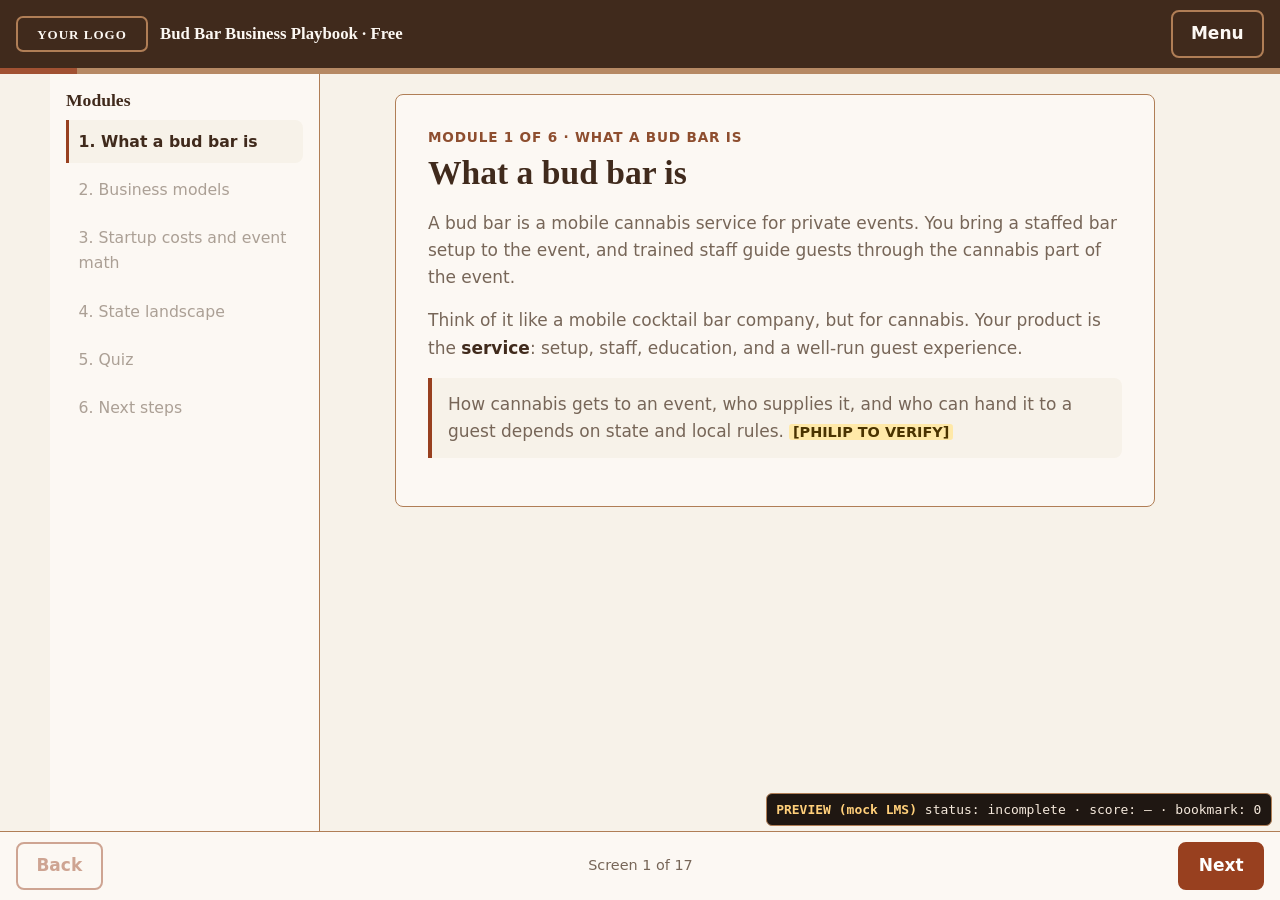
==== bud-bar-playbook/bud-bar-free/index.html @ 3ae1d4de "Add Bud Bar Business Playbook SCORM 1.2 test course Two SCORM 1.2 packages (free course + paid sampl" ====
<!doctype html>
<html lang="en">
<head>
<meta charset="utf-8">
<meta name="viewport" content="width=device-width, initial-scale=1">
<title>Bud Bar Business Playbook: Is a Bud Bar Business Right for You?</title>
<link rel="stylesheet" href="brand/brand.css">
<link rel="stylesheet" href="engine/player.css">
</head>
<body>
<a class="skip-link" href="#screen">Skip to course content</a>
<header class="topbar">
  <div class="brand">
    <img class="logo" src="brand/logo.svg" alt="">
    <span class="course-title">Bud Bar Business Playbook · Free</span>
  </div>
  <button type="button" id="menu-btn" class="btn btn-on-dark" aria-expanded="false" aria-controls="menu">Menu</button>
</header>
<div class="progress" id="progress" role="progressbar" aria-label="Course progress" aria-valuemin="1" aria-valuemax="1" aria-valuenow="1">
  <div class="progress-bar" id="progress-bar"></div>
</div>
<div class="layout">
  <nav id="menu" class="menu" aria-label="Course modules" hidden>
    <h2 class="menu-h">Modules</h2>
    <ol id="menu-list"></ol>
  </nav>
  <main id="main">
    <div id="banner" class="banner" role="status" hidden></div>
    <article id="screen" class="screen" tabindex="-1" aria-labelledby="screen-title"></article>
  </main>
</div>
<footer class="navbar">
  <button type="button" id="prev" class="btn btn-secondary">Back</button>
  <span class="nav-mid"><span id="counter"></span><span id="next-hint" class="next-hint"></span></span>
  <button type="button" id="next" class="btn btn-primary" aria-describedby="next-hint">Next</button>
</footer>
<noscript><p class="noscript">This course needs JavaScript turned on.</p></noscript>
<script src="course-data.js"></script>
<script src="engine/scorm-api.js"></script>
<script src="engine/debug-panel.js"></script>
<script src="engine/player.js"></script>
</body>
</html>
---- bud-bar-playbook/bud-bar-free/brand/brand.css ----
/* =====================================================================
   BRAND FILE — the only file you need to edit to change colors, fonts,
   or the logo. After editing, run `python build.py` to rebuild the zips.
   ===================================================================== */

/* ---- Bundled fonts (no external CDN). Files live in brand/fonts/ ---- */
@font-face {
  font-family: "Playfair Display";
  src: url("fonts/playfair-display-latin-600-normal.woff2") format("woff2");
  font-weight: 600; font-style: normal; font-display: swap;
}
@font-face {
  font-family: "Playfair Display";
  src: url("fonts/playfair-display-latin-700-normal.woff2") format("woff2");
  font-weight: 700; font-style: normal; font-display: swap;
}
@font-face {
  font-family: "Source Sans 3";
  src: url("fonts/source-sans-3-latin-400-normal.woff2") format("woff2");
  font-weight: 400; font-style: normal; font-display: swap;
}
@font-face {
  font-family: "Source Sans 3";
  src: url("fonts/source-sans-3-latin-600-normal.woff2") format("woff2");
  font-weight: 600; font-style: normal; font-display: swap;
}
@font-face {
  font-family: "Source Sans 3";
  src: url("fonts/source-sans-3-latin-700-normal.woff2") format("woff2");
  font-weight: 700; font-style: normal; font-display: swap;
}

:root {
  /* ---- CashoM palette ---- */
  --bg: #F7F2E9;              /* page background */
  --surface: #FCF8F3;         /* cards, panels */
  --text-heading: #402A1C;    /* headlines, top bar */
  --text-body: #776658;       /* body copy (4.9:1 on --bg, passes WCAG AA) */
  --accent: #98401F;          /* buttons, links, progress (white text 6.8:1) */
  --brand-copper: #8E4E2F;    /* hover states, secondary accents */
  --border-rosegold: #B07E56; /* borders, dividers, input outlines */

  /* ---- Supporting colors (derived; change if you like) ---- */
  --on-accent: #FFFFFF;       /* text on --accent buttons */
  --on-heading: #FCF8F3;      /* text on the dark top bar */
  --focus: #98401F;           /* keyboard focus ring */
  --success: #2F6B3F;         /* correct answers */
  --error: #9B2C2C;           /* incorrect answers */
  --verify-bg: #FFE9A8;       /* [PHILIP TO VERIFY] highlight */
  --verify-text: #4A3300;

  /* ---- Fonts ---- */
  --font-display: "Playfair Display", Georgia, "Times New Roman", serif;
  --font-body: "Source Sans 3", "Segoe UI", system-ui, -apple-system, Arial, sans-serif;

  /* ---- Shape ---- */
  --radius: 8px;
}

/* ---- Logo ----
   Replace brand/logo.svg with your own logo (keep the file name logo.svg,
   or use logo.png and update "logo_file" in each course.json under content).
   The logo sits on the dark --text-heading top bar, so use a light version. */
---- bud-bar-playbook/bud-bar-free/engine/player.css ----
/* Course player layout. Colors and fonts come from brand/brand.css. */
*, *::before, *::after { box-sizing: border-box; }
html { -webkit-text-size-adjust: 100%; }
body {
  margin: 0; min-height: 100vh; display: flex; flex-direction: column;
  background: var(--bg); color: var(--text-body);
  font-family: var(--font-body); font-size: 1.0625rem; line-height: 1.6;
}
h1, h2, h3 { font-family: var(--font-display); color: var(--text-heading); line-height: 1.25; }
h1 { font-size: clamp(1.6rem, 4vw, 2.1rem); margin: .2rem 0 1rem; font-weight: 700; }
h2 { font-size: 1.3rem; margin: 1.5rem 0 .5rem; font-weight: 600; }
p, ul, ol { margin: 0 0 1rem; }
li { margin-bottom: .35rem; }
strong { color: var(--text-heading); }
a { color: var(--accent); text-underline-offset: 2px; }
a:hover { color: var(--brand-copper); }
:focus-visible { outline: 3px solid var(--focus); outline-offset: 2px; box-shadow: 0 0 0 5px var(--surface); }
h1:focus { outline: none; }
h1:focus-visible { outline: 3px solid var(--focus); }

.skip-link { position: absolute; left: -9999px; top: .5rem; z-index: 100; background: var(--surface); color: var(--text-heading); padding: .5rem 1rem; }
.skip-link:focus { left: .5rem; }

/* Top bar */
.topbar { background: var(--text-heading); color: var(--on-heading); display: flex; align-items: center; justify-content: space-between; gap: 1rem; padding: .6rem 1rem; }
.brand { display: flex; align-items: center; gap: .75rem; min-width: 0; }
.logo { height: 36px; width: auto; flex: none; }
.course-title { font-family: var(--font-display); font-weight: 600; font-size: 1.05rem; white-space: nowrap; overflow: hidden; text-overflow: ellipsis; }
.progress { height: 6px; background: var(--border-rosegold); opacity: .9; }
.progress-bar { height: 100%; width: 0; background: var(--accent); transition: width .25s; }

/* Layout */
.layout { flex: 1; display: flex; width: 100%; max-width: 1180px; margin: 0 auto; }
.menu { width: 270px; flex: none; padding: 1rem; background: var(--surface); border-right: 1px solid var(--border-rosegold); }
.menu[hidden] { display: none; }
.menu-h { margin-top: 0; font-size: 1.1rem; }
.menu ol { list-style: none; margin: 0; padding: 0; }
.menu-item { display: block; width: 100%; text-align: left; font: inherit; font-size: .98rem; color: var(--text-heading); background: none; border: 0; border-left: 3px solid transparent; padding: .55rem .6rem; cursor: pointer; border-radius: 0 var(--radius) var(--radius) 0; }
.menu-item:hover:not(:disabled) { background: var(--bg); }
.menu-item[aria-current] { border-left-color: var(--accent); font-weight: 700; background: var(--bg); }
.menu-item:disabled { color: var(--text-body); opacity: .6; cursor: not-allowed; }
main { flex: 1; min-width: 0; padding: 1.25rem 1rem 7rem; }
.screen { overflow-wrap: anywhere; max-width: 760px; margin: 0 auto; background: var(--surface); border: 1px solid var(--border-rosegold); border-radius: var(--radius); padding: clamp(1.1rem, 4vw, 2rem); }
.screen:focus { outline: none; }
.eyebrow { font-size: .85rem; text-transform: uppercase; letter-spacing: .06em; color: var(--brand-copper); font-weight: 600; margin: 0; }
.banner { max-width: 760px; margin: 0 auto 1rem; background: var(--surface); border: 1px solid var(--accent); border-radius: var(--radius); padding: .75rem 1rem; display: flex; flex-wrap: wrap; gap: .75rem; align-items: center; justify-content: space-between; }
.banner p { margin: 0; color: var(--text-heading); }
.banner[hidden] { display: none; }
.version { margin-top: 2rem; padding-top: 1rem; border-top: 1px solid var(--border-rosegold); font-size: .85rem; }

@media (max-width: 480px) { .logo { height: 28px; } .topbar { gap: .6rem; padding: .5rem .75rem; } .course-title { font-size: .95rem; } }
@media (max-width: 899px) {
  .menu { position: fixed; z-index: 60; top: 0; left: 0; bottom: 0; width: min(85vw, 320px); overflow-y: auto; box-shadow: 4px 0 24px rgba(64, 42, 28, .25); }
  body.menu-open::after { content: ""; position: fixed; inset: 0; background: rgba(64, 42, 28, .35); z-index: 50; }
}

/* Bottom navigation */
.navbar { position: sticky; bottom: 0; z-index: 40; display: flex; align-items: center; justify-content: space-between; gap: .5rem; padding: .6rem 1rem; background: var(--surface); border-top: 1px solid var(--border-rosegold); }
.nav-mid { display: flex; flex-direction: column; align-items: center; text-align: center; font-size: .9rem; }
.next-hint { font-size: .8rem; color: var(--brand-copper); }
.next-hint:empty { display: none; }

/* Buttons */
.btn { font: inherit; font-weight: 600; min-height: 44px; padding: .55rem 1.15rem; border-radius: var(--radius); border: 2px solid var(--accent); cursor: pointer; text-decoration: none; display: inline-flex; align-items: center; justify-content: center; }
.btn-primary { background: var(--accent); color: var(--on-accent); }
.btn-primary:hover:not(:disabled) { background: var(--brand-copper); border-color: var(--brand-copper); color: var(--on-accent); }
.btn-secondary { background: transparent; color: var(--accent); }
.btn-secondary:hover:not(:disabled) { background: var(--bg); }
.btn-on-dark { background: transparent; color: var(--on-heading); border-color: var(--border-rosegold); }
.btn-on-dark:focus-visible { outline-color: var(--on-heading); box-shadow: none; }
.btn:disabled { opacity: .45; cursor: not-allowed; }
.btn[hidden] { display: none; }
.btn-small { min-height: 40px; padding: .4rem .9rem; font-size: .95rem; }

/* Content pieces */
mark.verify { background: var(--verify-bg); color: var(--verify-text); font-weight: 700; font-size: .85em; padding: 0 .25em; border-radius: 3px; -webkit-box-decoration-break: clone; box-decoration-break: clone; }
.callout { border-left: 4px solid var(--accent); background: var(--bg); padding: .8rem 1rem; margin: 1rem 0; border-radius: 0 var(--radius) var(--radius) 0; }
.callout p:last-child { margin-bottom: 0; }
.table-wrap { overflow-x: auto; margin: 0 0 1rem; -webkit-overflow-scrolling: touch; }
table { border-collapse: collapse; width: 100%; font-size: .97rem; }
th, td { border: 1px solid var(--border-rosegold); padding: .5rem .65rem; text-align: left; vertical-align: top; }
thead th { background: var(--bg); color: var(--text-heading); }
tbody th { color: var(--text-heading); font-weight: 600; }
.download { margin: .5rem 0 1rem; }
.sr-only { position: absolute; width: 1px; height: 1px; overflow: hidden; clip: rect(0 0 0 0); white-space: nowrap; }

/* Quiz */
.quiz fieldset.q { border: 1px solid var(--border-rosegold); border-radius: var(--radius); padding: .9rem 1rem 1rem; margin: 0 0 1rem; }
.quiz legend { font-weight: 600; color: var(--text-heading); padding: 0 .3rem; }
.qnum { display: block; font-size: .8rem; text-transform: uppercase; letter-spacing: .05em; color: var(--brand-copper); }
.opt { display: flex; gap: .65rem; align-items: flex-start; padding: .5rem .55rem; border-radius: var(--radius); cursor: pointer; }
.opt:hover { background: var(--bg); }
.opt input { margin-top: .3rem; width: 1.15rem; height: 1.15rem; accent-color: var(--accent); flex: none; }
.q.is-correct { border-color: var(--success); border-width: 2px; }
.q.is-wrong { border-color: var(--error); border-width: 2px; }
.feedback { margin: .6rem 0 0; }
.is-correct .feedback strong { color: var(--success); }
.is-wrong .feedback strong { color: var(--error); }
.quiz-actions { display: flex; gap: .75rem; flex-wrap: wrap; }
.quiz-result { margin-top: 1rem; font-weight: 600; }
.quiz-result:empty { display: none; }
.quiz-result.good { color: var(--success); }
.quiz-result.bad { color: var(--error); }
.quiz-result:focus { outline: none; }

/* Calculator */
.calc-note { background: var(--verify-bg); color: var(--verify-text); padding: .6rem .8rem; border-radius: var(--radius); font-size: .95rem; }
.calc-set { border: 1px solid var(--border-rosegold); border-radius: var(--radius); padding: .8rem 1rem 1rem; margin: 0 0 1rem; }
.calc-set legend { font-family: var(--font-display); font-weight: 600; color: var(--text-heading); padding: 0 .3rem; }
.calc-grid { display: grid; grid-template-columns: repeat(auto-fit, minmax(200px, 1fr)); gap: .8rem 1rem; }
.calc-field label { display: block; font-size: .92rem; color: var(--text-heading); margin-bottom: .2rem; }
.calc-input { position: relative; }
.calc-input input { width: 100%; font: inherit; color: var(--text-heading); background: #fff; border: 1px solid var(--border-rosegold); border-radius: var(--radius); padding: .45rem .6rem; min-height: 44px; }
.calc-input.money input { padding-left: 1.5rem; }
.calc-input.money::before { content: "$"; position: absolute; left: .6rem; top: 50%; transform: translateY(-50%); color: var(--text-body); }
.calc-table td { text-align: right; white-space: nowrap; }
.calc-table caption { text-align: left; font-family: var(--font-display); font-weight: 600; color: var(--text-heading); margin-bottom: .3rem; }
.calc-table tr.total th, .calc-table tr.total td { font-weight: 700; color: var(--text-heading); background: var(--bg); font-size: 1.05rem; }
.calc-out { margin-bottom: 1rem; }

/* Debug panel (preview mode only) */
.debug { position: fixed; right: .5rem; bottom: 4.6rem; z-index: 70; max-width: min(560px, calc(100vw - 1rem)); font: 13px/1.4 ui-monospace, SFMono-Regular, Menlo, Consolas, monospace; }
.debug-toggle { display: block; width: 100%; text-align: left; background: #1f1712; color: #f5e9dc; border: 1px solid var(--border-rosegold); border-radius: 6px; padding: .4rem .6rem; font: inherit; cursor: pointer; }
.debug-mode { color: #ffcf7a; font-weight: 700; }
.debug-body { background: #1f1712; color: #f5e9dc; border: 1px solid var(--border-rosegold); border-radius: 6px; margin-top: .25rem; padding: .6rem; max-height: 55vh; overflow: auto; }
.debug-body[hidden] { display: none; }
.debug-note { margin: 0 0 .5rem; }
.debug-values { font-size: 12px; margin-bottom: .5rem; }
.debug-values caption { text-align: left; color: #ffcf7a; }
.debug-values th, .debug-values td { border-color: #5a463a; padding: .2rem .4rem; color: #f5e9dc; word-break: break-all; }
.debug-actions { display: flex; gap: .4rem; flex-wrap: wrap; margin-bottom: .5rem; }
.debug-actions button { font: inherit; background: #3a2c23; color: #f5e9dc; border: 1px solid #8a6a52; border-radius: 4px; padding: .3rem .5rem; cursor: pointer; }
.debug-h { font: inherit; color: #ffcf7a; margin: .5rem 0 .25rem; }
.debug-log { margin: 0; padding-left: 2.2rem; word-break: break-all; }
.debug-log li { margin: 0 0 .15rem; }
.debug-err { color: #ff9b8a; }
.noscript { padding: 1rem; }

@media (prefers-reduced-motion: reduce) { .progress-bar { transition: none; } }
@media print { .topbar, .navbar, .menu, .debug, .progress { display: none !important; } .screen { border: 0; } }
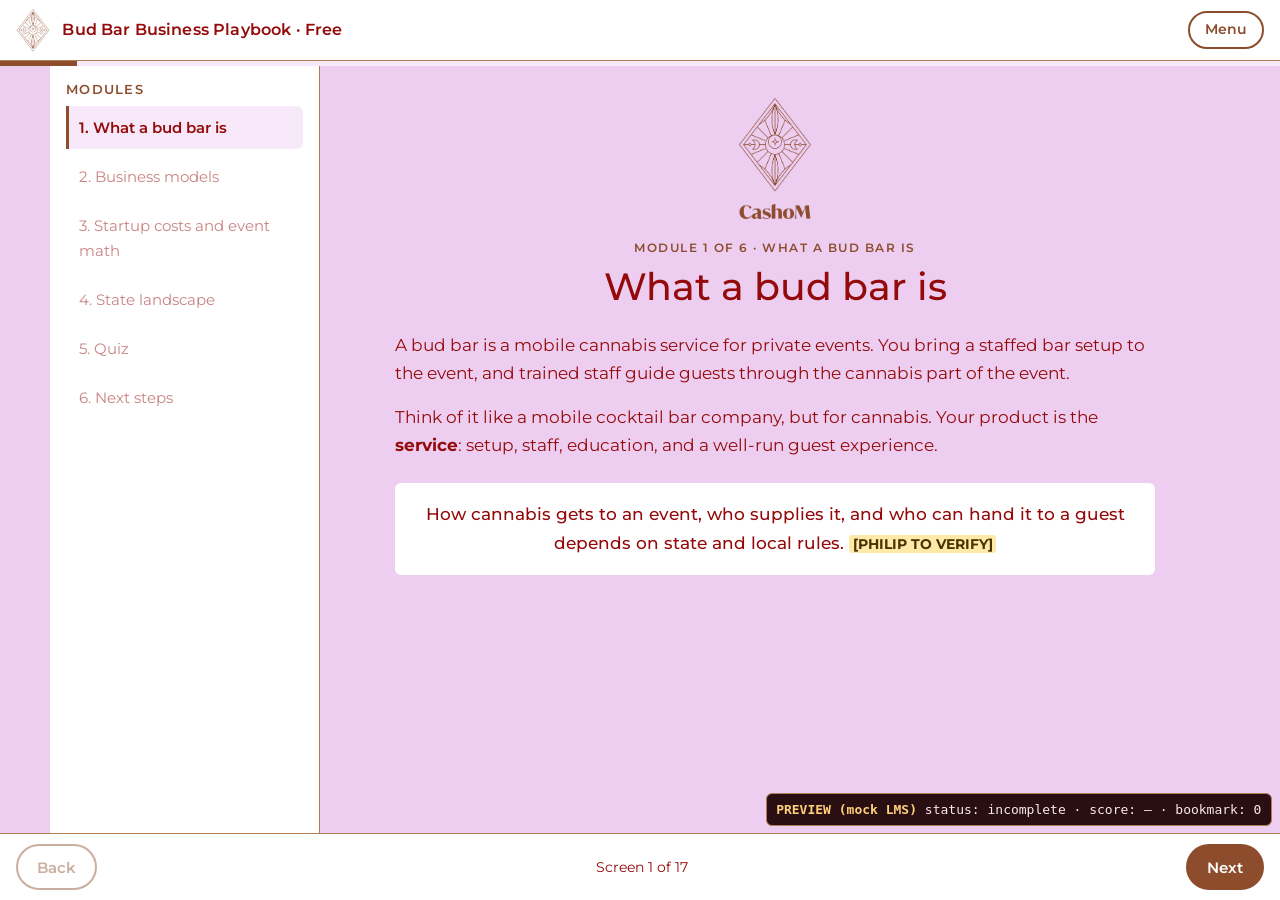
==== commit 36074c01: "Restyle course in CashoM slide style and add on-page editing Lilac/deep red/copper palette with Mont" ====
--- a/bud-bar-playbook/bud-bar-free/index.html
+++ b/bud-bar-playbook/bud-bar-free/index.html
@@ -11,10 +11,12 @@
 <a class="skip-link" href="#screen">Skip to course content</a>
 <header class="topbar">
   <div class="brand">
-    <img class="logo" src="brand/logo.svg" alt="">
+    <img class="logo" src="brand/cashom-mark.png" alt="CashoM">
     <span class="course-title">Bud Bar Business Playbook · Free</span>
   </div>
-  <button type="button" id="menu-btn" class="btn btn-on-dark" aria-expanded="false" aria-controls="menu">Menu</button>
+  <div class="top-actions" id="top-actions">
+    <button type="button" id="menu-btn" class="btn btn-secondary btn-small" aria-expanded="false" aria-controls="menu">Menu</button>
+  </div>
 </header>
 <div class="progress" id="progress" role="progressbar" aria-label="Course progress" aria-valuemin="1" aria-valuemax="1" aria-valuenow="1">
   <div class="progress-bar" id="progress-bar"></div>
@@ -26,6 +28,7 @@
   </nav>
   <main id="main">
     <div id="banner" class="banner" role="status" hidden></div>
+    <div id="edit-toolbar" class="edit-toolbar" hidden></div>
     <article id="screen" class="screen" tabindex="-1" aria-labelledby="screen-title"></article>
   </main>
 </div>
--- a/bud-bar-playbook/bud-bar-free/brand/brand.css
+++ b/bud-bar-playbook/bud-bar-free/brand/brand.css
@@ -1,63 +1,48 @@
 /* =====================================================================
    BRAND FILE — the only file you need to edit to change colors, fonts,
    or the logo. After editing, run `python build.py` to rebuild the zips.
+   Look matches the CashoM / THC ServePro slide style: lilac canvas,
+   deep red Montserrat type, copper line work, white "takeaway" bands.
    ===================================================================== */
 
 /* ---- Bundled fonts (no external CDN). Files live in brand/fonts/ ---- */
-@font-face {
-  font-family: "Playfair Display";
-  src: url("fonts/playfair-display-latin-600-normal.woff2") format("woff2");
-  font-weight: 600; font-style: normal; font-display: swap;
-}
-@font-face {
-  font-family: "Playfair Display";
-  src: url("fonts/playfair-display-latin-700-normal.woff2") format("woff2");
-  font-weight: 700; font-style: normal; font-display: swap;
-}
-@font-face {
-  font-family: "Source Sans 3";
-  src: url("fonts/source-sans-3-latin-400-normal.woff2") format("woff2");
-  font-weight: 400; font-style: normal; font-display: swap;
-}
-@font-face {
-  font-family: "Source Sans 3";
-  src: url("fonts/source-sans-3-latin-600-normal.woff2") format("woff2");
-  font-weight: 600; font-style: normal; font-display: swap;
-}
-@font-face {
-  font-family: "Source Sans 3";
-  src: url("fonts/source-sans-3-latin-700-normal.woff2") format("woff2");
-  font-weight: 700; font-style: normal; font-display: swap;
-}
+@font-face { font-family: "Montserrat"; src: url("fonts/montserrat-latin-400-normal.woff2") format("woff2"); font-weight: 400; font-style: normal; font-display: swap; }
+@font-face { font-family: "Montserrat"; src: url("fonts/montserrat-latin-500-normal.woff2") format("woff2"); font-weight: 500; font-style: normal; font-display: swap; }
+@font-face { font-family: "Montserrat"; src: url("fonts/montserrat-latin-600-normal.woff2") format("woff2"); font-weight: 600; font-style: normal; font-display: swap; }
+@font-face { font-family: "Montserrat"; src: url("fonts/montserrat-latin-700-normal.woff2") format("woff2"); font-weight: 700; font-style: normal; font-display: swap; }
 
 :root {
   /* ---- CashoM palette ---- */
-  --bg: #F7F2E9;              /* page background */
-  --surface: #FCF8F3;         /* cards, panels */
-  --text-heading: #402A1C;    /* headlines, top bar */
-  --text-body: #776658;       /* body copy (4.9:1 on --bg, passes WCAG AA) */
-  --accent: #98401F;          /* buttons, links, progress (white text 6.8:1) */
-  --brand-copper: #8E4E2F;    /* hover states, secondary accents */
+  --bg: #EDCEF1;              /* lilac page canvas (from the slide deck) */
+  --surface: #FFFFFF;         /* white bands, quiz and calculator panels */
+  --surface-soft: #F7E9F9;    /* light lilac: table headers, hovers */
+  --text-heading: #940A0A;    /* deep red headlines */
+  --text-body: #940A0A;       /* body copy (6.4:1 on lilac, passes WCAG AA) */
+  --accent: #8D4D2D;          /* copper: buttons, progress (white text 6.5:1) */
+  --brand-copper: #8D4D2D;    /* copper line work, eyebrows */
   --border-rosegold: #B07E56; /* borders, dividers, input outlines */
 
-  /* ---- Supporting colors (derived; change if you like) ---- */
-  --on-accent: #FFFFFF;       /* text on --accent buttons */
-  --on-heading: #FCF8F3;      /* text on the dark top bar */
-  --focus: #98401F;           /* keyboard focus ring */
+  /* ---- Supporting colors ---- */
+  --on-accent: #FFFFFF;       /* text on copper buttons */
+  --focus: #940A0A;           /* keyboard focus ring */
   --success: #2F6B3F;         /* correct answers */
-  --error: #9B2C2C;           /* incorrect answers */
+  --error: #940A0A;           /* incorrect answers */
   --verify-bg: #FFE9A8;       /* [PHILIP TO VERIFY] highlight */
   --verify-text: #4A3300;
 
-  /* ---- Fonts ---- */
-  --font-display: "Playfair Display", Georgia, "Times New Roman", serif;
-  --font-body: "Source Sans 3", "Segoe UI", system-ui, -apple-system, Arial, sans-serif;
+  /* ---- Fonts (the deck uses Montserrat throughout) ----
+     For serif headlines instead, add a serif @font-face above and
+     change --font-display. */
+  --font-display: "Montserrat", "Segoe UI", system-ui, -apple-system, Arial, sans-serif;
+  --font-body: "Montserrat", "Segoe UI", system-ui, -apple-system, Arial, sans-serif;
 
   /* ---- Shape ---- */
-  --radius: 8px;
+  --radius: 6px;
 }
 
 /* ---- Logo ----
-   Replace brand/logo.svg with your own logo (keep the file name logo.svg,
-   or use logo.png and update "logo_file" in each course.json under content).
-   The logo sits on the dark --text-heading top bar, so use a light version. */
+   brand/cashom-mark.png  = the diamond mark (header)
+   brand/cashom-logo.png  = mark + CashoM wordmark (module openers, end screen, form)
+   Replace either file with a sharper version (same name) and rebuild.
+   An SVG works too: save it as the same name with .svg and update
+   "logo_mark" / "logo_full" in each course.json under content. */
--- a/bud-bar-playbook/bud-bar-free/engine/player.css
+++ b/bud-bar-playbook/bud-bar-free/engine/player.css
@@ -1,18 +1,19 @@
-/* Course player layout. Colors and fonts come from brand/brand.css. */
+/* Course player layout. Colors, fonts and logo come from brand/brand.css. */
 *, *::before, *::after { box-sizing: border-box; }
 html { -webkit-text-size-adjust: 100%; }
 body {
   margin: 0; min-height: 100vh; display: flex; flex-direction: column;
   background: var(--bg); color: var(--text-body);
-  font-family: var(--font-body); font-size: 1.0625rem; line-height: 1.6;
+  font-family: var(--font-body); font-size: 1.0625rem; line-height: 1.65; font-weight: 400;
 }
-h1, h2, h3 { font-family: var(--font-display); color: var(--text-heading); line-height: 1.25; }
-h1 { font-size: clamp(1.6rem, 4vw, 2.1rem); margin: .2rem 0 1rem; font-weight: 700; }
-h2 { font-size: 1.3rem; margin: 1.5rem 0 .5rem; font-weight: 600; }
+h1, h2, h3 { font-family: var(--font-display); color: var(--text-heading); line-height: 1.25; text-wrap: balance; }
+h1 { font-size: clamp(1.6rem, 4.2vw, 2.4rem); margin: .25rem 0 1.25rem; font-weight: 500; text-align: center; }
+h2 { font-size: 1.25rem; margin: 1.6rem 0 .5rem; font-weight: 600; }
 p, ul, ol { margin: 0 0 1rem; }
-li { margin-bottom: .35rem; }
-strong { color: var(--text-heading); }
-a { color: var(--accent); text-underline-offset: 2px; }
+li { margin-bottom: .4rem; }
+li::marker { color: var(--brand-copper); }
+strong { font-weight: 700; color: var(--text-heading); }
+a { color: var(--text-heading); text-underline-offset: 3px; text-decoration-color: var(--brand-copper); }
 a:hover { color: var(--brand-copper); }
 :focus-visible { outline: 3px solid var(--focus); outline-offset: 2px; box-shadow: 0 0 0 5px var(--surface); }
 h1:focus { outline: none; }
@@ -21,75 +22,81 @@
 .skip-link { position: absolute; left: -9999px; top: .5rem; z-index: 100; background: var(--surface); color: var(--text-heading); padding: .5rem 1rem; }
 .skip-link:focus { left: .5rem; }
 
-/* Top bar */
-.topbar { background: var(--text-heading); color: var(--on-heading); display: flex; align-items: center; justify-content: space-between; gap: 1rem; padding: .6rem 1rem; }
+/* Top bar: white band like the deck's takeaway strip */
+.topbar { background: var(--surface); color: var(--text-heading); display: flex; align-items: center; justify-content: space-between; gap: 1rem; padding: .5rem max(16px, env(safe-area-inset-right, 0px)) .5rem max(16px, env(safe-area-inset-left, 0px)); border-bottom: 1px solid var(--border-rosegold); }
 .brand { display: flex; align-items: center; gap: .75rem; min-width: 0; }
-.logo { height: 36px; width: auto; flex: none; }
-.course-title { font-family: var(--font-display); font-weight: 600; font-size: 1.05rem; white-space: nowrap; overflow: hidden; text-overflow: ellipsis; }
-.progress { height: 6px; background: var(--border-rosegold); opacity: .9; }
-.progress-bar { height: 100%; width: 0; background: var(--accent); transition: width .25s; }
+.logo { height: 44px; width: auto; flex: none; }
+.course-title { font-weight: 600; font-size: 1rem; letter-spacing: .01em; white-space: nowrap; overflow: hidden; text-overflow: ellipsis; }
+.top-actions { display: flex; gap: .5rem; flex: none; }
+.progress { height: 5px; background: var(--surface-soft); }
+.progress-bar { height: 100%; width: 0; background: var(--brand-copper); transition: width .25s; }
 
 /* Layout */
 .layout { flex: 1; display: flex; width: 100%; max-width: 1180px; margin: 0 auto; }
 .menu { width: 270px; flex: none; padding: 1rem; background: var(--surface); border-right: 1px solid var(--border-rosegold); }
 .menu[hidden] { display: none; }
-.menu-h { margin-top: 0; font-size: 1.1rem; }
+.menu-h { margin: 0 0 .5rem; font-size: .8rem; text-transform: uppercase; letter-spacing: .1em; color: var(--brand-copper); font-weight: 600; }
 .menu ol { list-style: none; margin: 0; padding: 0; }
-.menu-item { display: block; width: 100%; text-align: left; font: inherit; font-size: .98rem; color: var(--text-heading); background: none; border: 0; border-left: 3px solid transparent; padding: .55rem .6rem; cursor: pointer; border-radius: 0 var(--radius) var(--radius) 0; }
-.menu-item:hover:not(:disabled) { background: var(--bg); }
-.menu-item[aria-current] { border-left-color: var(--accent); font-weight: 700; background: var(--bg); }
-.menu-item:disabled { color: var(--text-body); opacity: .6; cursor: not-allowed; }
-main { flex: 1; min-width: 0; padding: 1.25rem 1rem 7rem; }
-.screen { overflow-wrap: anywhere; max-width: 760px; margin: 0 auto; background: var(--surface); border: 1px solid var(--border-rosegold); border-radius: var(--radius); padding: clamp(1.1rem, 4vw, 2rem); }
+.menu-item { display: block; width: 100%; text-align: left; font: inherit; font-size: .95rem; color: var(--text-heading); background: none; border: 0; border-left: 3px solid transparent; padding: .55rem .6rem; cursor: pointer; border-radius: 0 var(--radius) var(--radius) 0; }
+.menu-item:hover:not(:disabled) { background: var(--surface-soft); }
+.menu-item[aria-current] { border-left-color: var(--brand-copper); font-weight: 600; background: var(--surface-soft); }
+.menu-item:disabled { opacity: .5; cursor: not-allowed; }
+main { flex: 1; min-width: 0; padding: 1.75rem max(16px, env(safe-area-inset-right, 0px)) 7rem max(16px, env(safe-area-inset-left, 0px)); }
+.screen { overflow-wrap: anywhere; max-width: 760px; margin: 0 auto; }
 .screen:focus { outline: none; }
-.eyebrow { font-size: .85rem; text-transform: uppercase; letter-spacing: .06em; color: var(--brand-copper); font-weight: 600; margin: 0; }
-.banner { max-width: 760px; margin: 0 auto 1rem; background: var(--surface); border: 1px solid var(--accent); border-radius: var(--radius); padding: .75rem 1rem; display: flex; flex-wrap: wrap; gap: .75rem; align-items: center; justify-content: space-between; }
+.opener { display: block; height: 128px; width: auto; margin: 0 auto 1rem; }
+.end-logo { display: block; height: 170px; width: auto; margin: 2.5rem auto 1rem; }
+.eyebrow { font-size: .78rem; text-transform: uppercase; letter-spacing: .12em; color: var(--brand-copper); font-weight: 600; margin: 0; text-align: center; }
+.banner { max-width: 760px; margin: 0 auto 1.25rem; background: var(--surface); border-radius: var(--radius); padding: .75rem 1rem; display: flex; flex-wrap: wrap; gap: .75rem; align-items: center; justify-content: space-between; }
 .banner p { margin: 0; color: var(--text-heading); }
 .banner[hidden] { display: none; }
-.version { margin-top: 2rem; padding-top: 1rem; border-top: 1px solid var(--border-rosegold); font-size: .85rem; }
+.version { margin-top: 1rem; padding-top: 1rem; border-top: 1px solid var(--border-rosegold); font-size: .8rem; text-align: center; }
 
-@media (max-width: 480px) { .logo { height: 28px; } .topbar { gap: .6rem; padding: .5rem .75rem; } .course-title { font-size: .95rem; } }
 @media (max-width: 899px) {
-  .menu { position: fixed; z-index: 60; top: 0; left: 0; bottom: 0; width: min(85vw, 320px); overflow-y: auto; box-shadow: 4px 0 24px rgba(64, 42, 28, .25); }
-  body.menu-open::after { content: ""; position: fixed; inset: 0; background: rgba(64, 42, 28, .35); z-index: 50; }
+  .menu { position: fixed; z-index: 60; top: 0; left: 0; bottom: 0; width: min(85vw, 320px); overflow-y: auto; box-shadow: 4px 0 24px rgba(148, 10, 10, .18); padding-top: max(1rem, env(safe-area-inset-top, 0px)); }
+  body.menu-open::after { content: ""; position: fixed; inset: 0; background: rgba(80, 20, 40, .3); z-index: 50; }
+}
+@media (max-width: 480px) {
+  .logo { height: 36px; } .course-title { font-size: .9rem; } .topbar { gap: .6rem; }
+  .opener { height: 104px; } .end-logo { height: 140px; }
 }
 
-/* Bottom navigation */
-.navbar { position: sticky; bottom: 0; z-index: 40; display: flex; align-items: center; justify-content: space-between; gap: .5rem; padding: .6rem 1rem; background: var(--surface); border-top: 1px solid var(--border-rosegold); }
-.nav-mid { display: flex; flex-direction: column; align-items: center; text-align: center; font-size: .9rem; }
-.next-hint { font-size: .8rem; color: var(--brand-copper); }
+/* Bottom navigation: white band */
+.navbar { position: sticky; bottom: 0; z-index: 40; display: flex; align-items: center; justify-content: space-between; gap: .5rem; padding: .6rem max(16px, env(safe-area-inset-right, 0px)) calc(.6rem + env(safe-area-inset-bottom, 0px)) max(16px, env(safe-area-inset-left, 0px)); background: var(--surface); border-top: 1px solid var(--border-rosegold); }
+.nav-mid { display: flex; flex-direction: column; align-items: center; text-align: center; font-size: .85rem; color: var(--text-heading); }
+.next-hint { font-size: .78rem; color: var(--brand-copper); }
 .next-hint:empty { display: none; }
 
 /* Buttons */
-.btn { font: inherit; font-weight: 600; min-height: 44px; padding: .55rem 1.15rem; border-radius: var(--radius); border: 2px solid var(--accent); cursor: pointer; text-decoration: none; display: inline-flex; align-items: center; justify-content: center; }
+.btn { font: inherit; font-weight: 600; font-size: .95rem; min-height: 44px; padding: .55rem 1.2rem; border-radius: 999px; border: 2px solid var(--accent); cursor: pointer; text-decoration: none; display: inline-flex; align-items: center; justify-content: center; gap: .4rem; }
 .btn-primary { background: var(--accent); color: var(--on-accent); }
-.btn-primary:hover:not(:disabled) { background: var(--brand-copper); border-color: var(--brand-copper); color: var(--on-accent); }
+.btn-primary:hover:not(:disabled) { background: var(--text-heading); border-color: var(--text-heading); color: var(--on-accent); }
 .btn-secondary { background: transparent; color: var(--accent); }
-.btn-secondary:hover:not(:disabled) { background: var(--bg); }
-.btn-on-dark { background: transparent; color: var(--on-heading); border-color: var(--border-rosegold); }
-.btn-on-dark:focus-visible { outline-color: var(--on-heading); box-shadow: none; }
+.btn-secondary:hover:not(:disabled) { background: var(--surface-soft); }
 .btn:disabled { opacity: .45; cursor: not-allowed; }
 .btn[hidden] { display: none; }
-.btn-small { min-height: 40px; padding: .4rem .9rem; font-size: .95rem; }
+.btn-small { min-height: 38px; padding: .35rem .95rem; font-size: .88rem; }
 
 /* Content pieces */
-mark.verify { background: var(--verify-bg); color: var(--verify-text); font-weight: 700; font-size: .85em; padding: 0 .25em; border-radius: 3px; -webkit-box-decoration-break: clone; box-decoration-break: clone; }
-.callout { border-left: 4px solid var(--accent); background: var(--bg); padding: .8rem 1rem; margin: 1rem 0; border-radius: 0 var(--radius) var(--radius) 0; }
+mark.verify { background: var(--verify-bg); color: var(--verify-text); font-weight: 700; font-size: .82em; padding: 0 .25em; border-radius: 3px; -webkit-box-decoration-break: clone; box-decoration-break: clone; }
+/* Callouts render as the deck's white "takeaway" band */
+.callout { background: var(--surface); padding: 1.1rem 1.4rem; margin: 1.5rem 0; border-radius: var(--radius); text-align: center; font-size: 1.08rem; font-weight: 500; color: var(--text-heading); }
 .callout p:last-child { margin-bottom: 0; }
 .table-wrap { overflow-x: auto; margin: 0 0 1rem; -webkit-overflow-scrolling: touch; }
-table { border-collapse: collapse; width: 100%; font-size: .97rem; }
-th, td { border: 1px solid var(--border-rosegold); padding: .5rem .65rem; text-align: left; vertical-align: top; }
-thead th { background: var(--bg); color: var(--text-heading); }
+table { border-collapse: collapse; width: 100%; font-size: .95rem; background: var(--surface); }
+th, td { border: 1px solid var(--border-rosegold); padding: .55rem .7rem; text-align: left; vertical-align: top; }
+thead th { background: var(--surface-soft); color: var(--text-heading); font-weight: 600; }
 tbody th { color: var(--text-heading); font-weight: 600; }
 .download { margin: .5rem 0 1rem; }
 .sr-only { position: absolute; width: 1px; height: 1px; overflow: hidden; clip: rect(0 0 0 0); white-space: nowrap; }
 
 /* Quiz */
-.quiz fieldset.q { border: 1px solid var(--border-rosegold); border-radius: var(--radius); padding: .9rem 1rem 1rem; margin: 0 0 1rem; }
-.quiz legend { font-weight: 600; color: var(--text-heading); padding: 0 .3rem; }
-.qnum { display: block; font-size: .8rem; text-transform: uppercase; letter-spacing: .05em; color: var(--brand-copper); }
+.quiz fieldset.q { background: var(--surface); border: 1px solid var(--border-rosegold); border-radius: var(--radius); padding: 1rem 1.1rem 1.1rem; margin: 0 0 1rem; }
+.quiz legend { float: left; width: 100%; padding: 0; margin-bottom: .5rem; font-weight: 600; color: var(--text-heading); }
+.quiz legend + * { clear: both; }
+.qnum { display: block; font-size: .75rem; text-transform: uppercase; letter-spacing: .1em; color: var(--brand-copper); margin-bottom: .2rem; }
 .opt { display: flex; gap: .65rem; align-items: flex-start; padding: .5rem .55rem; border-radius: var(--radius); cursor: pointer; }
-.opt:hover { background: var(--bg); }
+.opt:hover { background: var(--surface-soft); }
 .opt input { margin-top: .3rem; width: 1.15rem; height: 1.15rem; accent-color: var(--accent); flex: none; }
 .q.is-correct { border-color: var(--success); border-width: 2px; }
 .q.is-wrong { border-color: var(--error); border-width: 2px; }
@@ -97,44 +104,64 @@
 .is-correct .feedback strong { color: var(--success); }
 .is-wrong .feedback strong { color: var(--error); }
 .quiz-actions { display: flex; gap: .75rem; flex-wrap: wrap; }
-.quiz-result { margin-top: 1rem; font-weight: 600; }
+.quiz-result { margin-top: 1rem; font-weight: 600; background: var(--surface); padding: .8rem 1rem; border-radius: var(--radius); }
 .quiz-result:empty { display: none; }
 .quiz-result.good { color: var(--success); }
 .quiz-result.bad { color: var(--error); }
 .quiz-result:focus { outline: none; }
 
 /* Calculator */
-.calc-note { background: var(--verify-bg); color: var(--verify-text); padding: .6rem .8rem; border-radius: var(--radius); font-size: .95rem; }
-.calc-set { border: 1px solid var(--border-rosegold); border-radius: var(--radius); padding: .8rem 1rem 1rem; margin: 0 0 1rem; }
-.calc-set legend { font-family: var(--font-display); font-weight: 600; color: var(--text-heading); padding: 0 .3rem; }
+.calc-note { background: var(--verify-bg); color: var(--verify-text); padding: .6rem .8rem; border-radius: var(--radius); font-size: .92rem; }
+.calc-set { background: var(--surface); border: 1px solid var(--border-rosegold); border-radius: var(--radius); padding: .9rem 1rem 1rem; margin: 0 0 1rem; }
+.calc-set legend { float: left; width: 100%; padding: 0; margin-bottom: .6rem; font-weight: 600; color: var(--text-heading); }
+.calc-set legend + * { clear: both; }
 .calc-grid { display: grid; grid-template-columns: repeat(auto-fit, minmax(200px, 1fr)); gap: .8rem 1rem; }
-.calc-field label { display: block; font-size: .92rem; color: var(--text-heading); margin-bottom: .2rem; }
+.calc-field { min-width: 0; }
+.calc-field label { display: block; font-size: .88rem; color: var(--text-heading); margin-bottom: .2rem; }
 .calc-input { position: relative; }
-.calc-input input { width: 100%; font: inherit; color: var(--text-heading); background: #fff; border: 1px solid var(--border-rosegold); border-radius: var(--radius); padding: .45rem .6rem; min-height: 44px; }
+.calc-input input { width: 100%; font: inherit; color: var(--text-heading); background: var(--surface); border: 1px solid var(--border-rosegold); border-radius: var(--radius); padding: .45rem .6rem; min-height: 44px; font-variant-numeric: tabular-nums; }
 .calc-input.money input { padding-left: 1.5rem; }
-.calc-input.money::before { content: "$"; position: absolute; left: .6rem; top: 50%; transform: translateY(-50%); color: var(--text-body); }
-.calc-table td { text-align: right; white-space: nowrap; }
-.calc-table caption { text-align: left; font-family: var(--font-display); font-weight: 600; color: var(--text-heading); margin-bottom: .3rem; }
-.calc-table tr.total th, .calc-table tr.total td { font-weight: 700; color: var(--text-heading); background: var(--bg); font-size: 1.05rem; }
+.calc-input.money::before { content: "$"; position: absolute; left: .6rem; top: 50%; transform: translateY(-50%); color: var(--brand-copper); }
+.calc-table td { text-align: right; white-space: nowrap; font-variant-numeric: tabular-nums; }
+.calc-table caption { text-align: left; font-weight: 600; color: var(--text-heading); margin-bottom: .3rem; }
+.calc-table tr.total th, .calc-table tr.total td { font-weight: 700; color: var(--text-heading); background: var(--surface-soft); font-size: 1.05rem; }
 .calc-out { margin-bottom: 1rem; }
+.calc-summary { background: var(--surface); padding: .8rem 1rem; border-radius: var(--radius); }
+
+/* Edit mode (preview page only; never in the SCORM zip) */
+.edit-toolbar { position: sticky; top: 0; z-index: 45; display: flex; flex-wrap: wrap; align-items: center; gap: .4rem; max-width: 760px; margin: 0 auto 1rem; background: var(--surface); border: 2px solid var(--accent); border-radius: var(--radius); padding: .5rem .6rem; }
+.edit-toolbar[hidden] { display: none; }
+.edit-toolbar .sep { width: 1px; align-self: stretch; background: var(--border-rosegold); margin: 0 .2rem; }
+.edit-toolbar .grow { flex: 1; min-width: .5rem; }
+.link-box { display: inline-flex; flex-wrap: wrap; gap: .4rem; }
+.link-box[hidden] { display: none; }
+.edit-status { font-size: .82rem; color: var(--brand-copper); }
+.tb { font: inherit; font-size: .85rem; font-weight: 600; min-height: 36px; min-width: 36px; padding: .25rem .6rem; border: 1px solid var(--border-rosegold); background: var(--surface); color: var(--text-heading); border-radius: var(--radius); cursor: pointer; }
+.tb:hover { background: var(--surface-soft); }
+.is-editing [contenteditable="true"] { outline: 2px dashed var(--brand-copper); outline-offset: 4px; border-radius: 2px; cursor: text; }
+.is-editing [contenteditable="true"]:focus { outline-style: solid; background: rgba(255, 255, 255, .55); }
+.is-editing .block-locked { position: relative; opacity: .55; }
+.is-editing .block-locked::before { content: "Interactive piece: edit in the content files"; position: absolute; top: -.6rem; right: 0; z-index: 2; font-size: .72rem; background: var(--surface); color: var(--brand-copper); padding: 0 .4rem; border-radius: 3px; }
+.edited-badge { display: block; width: fit-content; margin: 0 auto .75rem; font-size: .75rem; font-weight: 600; color: var(--verify-text); background: var(--verify-bg); padding: .15rem .6rem; border-radius: 999px; }
 
 /* Debug panel (preview mode only) */
-.debug { position: fixed; right: .5rem; bottom: 4.6rem; z-index: 70; max-width: min(560px, calc(100vw - 1rem)); font: 13px/1.4 ui-monospace, SFMono-Regular, Menlo, Consolas, monospace; }
-.debug-toggle { display: block; width: 100%; text-align: left; background: #1f1712; color: #f5e9dc; border: 1px solid var(--border-rosegold); border-radius: 6px; padding: .4rem .6rem; font: inherit; cursor: pointer; }
+.debug { position: fixed; right: max(.5rem, env(safe-area-inset-right, 0px)); bottom: calc(4.6rem + env(safe-area-inset-bottom, 0px)); z-index: 70; max-width: min(560px, calc(100vw - 1rem)); font: 13px/1.4 ui-monospace, SFMono-Regular, Menlo, Consolas, monospace; }
+.debug-toggle { display: block; width: 100%; text-align: left; background: #2a0f12; color: #fbeaea; border: 1px solid var(--border-rosegold); border-radius: 6px; padding: .4rem .6rem; font: inherit; cursor: pointer; }
 .debug-mode { color: #ffcf7a; font-weight: 700; }
-.debug-body { background: #1f1712; color: #f5e9dc; border: 1px solid var(--border-rosegold); border-radius: 6px; margin-top: .25rem; padding: .6rem; max-height: 55vh; overflow: auto; }
+.debug-body { background: #2a0f12; color: #fbeaea; border: 1px solid var(--border-rosegold); border-radius: 6px; margin-top: .25rem; padding: .6rem; max-height: 55vh; overflow: auto; }
 .debug-body[hidden] { display: none; }
 .debug-note { margin: 0 0 .5rem; }
-.debug-values { font-size: 12px; margin-bottom: .5rem; }
+.debug-values { font-size: 12px; margin-bottom: .5rem; background: transparent; }
 .debug-values caption { text-align: left; color: #ffcf7a; }
-.debug-values th, .debug-values td { border-color: #5a463a; padding: .2rem .4rem; color: #f5e9dc; word-break: break-all; }
+.debug-values th, .debug-values td { border-color: #6a3a3a; padding: .2rem .4rem; color: #fbeaea; word-break: break-all; }
 .debug-actions { display: flex; gap: .4rem; flex-wrap: wrap; margin-bottom: .5rem; }
-.debug-actions button { font: inherit; background: #3a2c23; color: #f5e9dc; border: 1px solid #8a6a52; border-radius: 4px; padding: .3rem .5rem; cursor: pointer; }
-.debug-h { font: inherit; color: #ffcf7a; margin: .5rem 0 .25rem; }
+.debug-actions button { font: inherit; background: #4a1c20; color: #fbeaea; border: 1px solid #9a6a5a; border-radius: 4px; padding: .3rem .5rem; cursor: pointer; }
+.debug-h { font: inherit; color: #ffcf7a; margin: .5rem 0 .25rem; text-align: left; }
 .debug-log { margin: 0; padding-left: 2.2rem; word-break: break-all; }
 .debug-log li { margin: 0 0 .15rem; }
+.debug-log li::marker { color: #ffcf7a; }
 .debug-err { color: #ff9b8a; }
 .noscript { padding: 1rem; }
 
 @media (prefers-reduced-motion: reduce) { .progress-bar { transition: none; } }
-@media print { .topbar, .navbar, .menu, .debug, .progress { display: none !important; } .screen { border: 0; } }
+@media print { .topbar, .navbar, .menu, .debug, .progress, .edit-toolbar { display: none !important; } }
